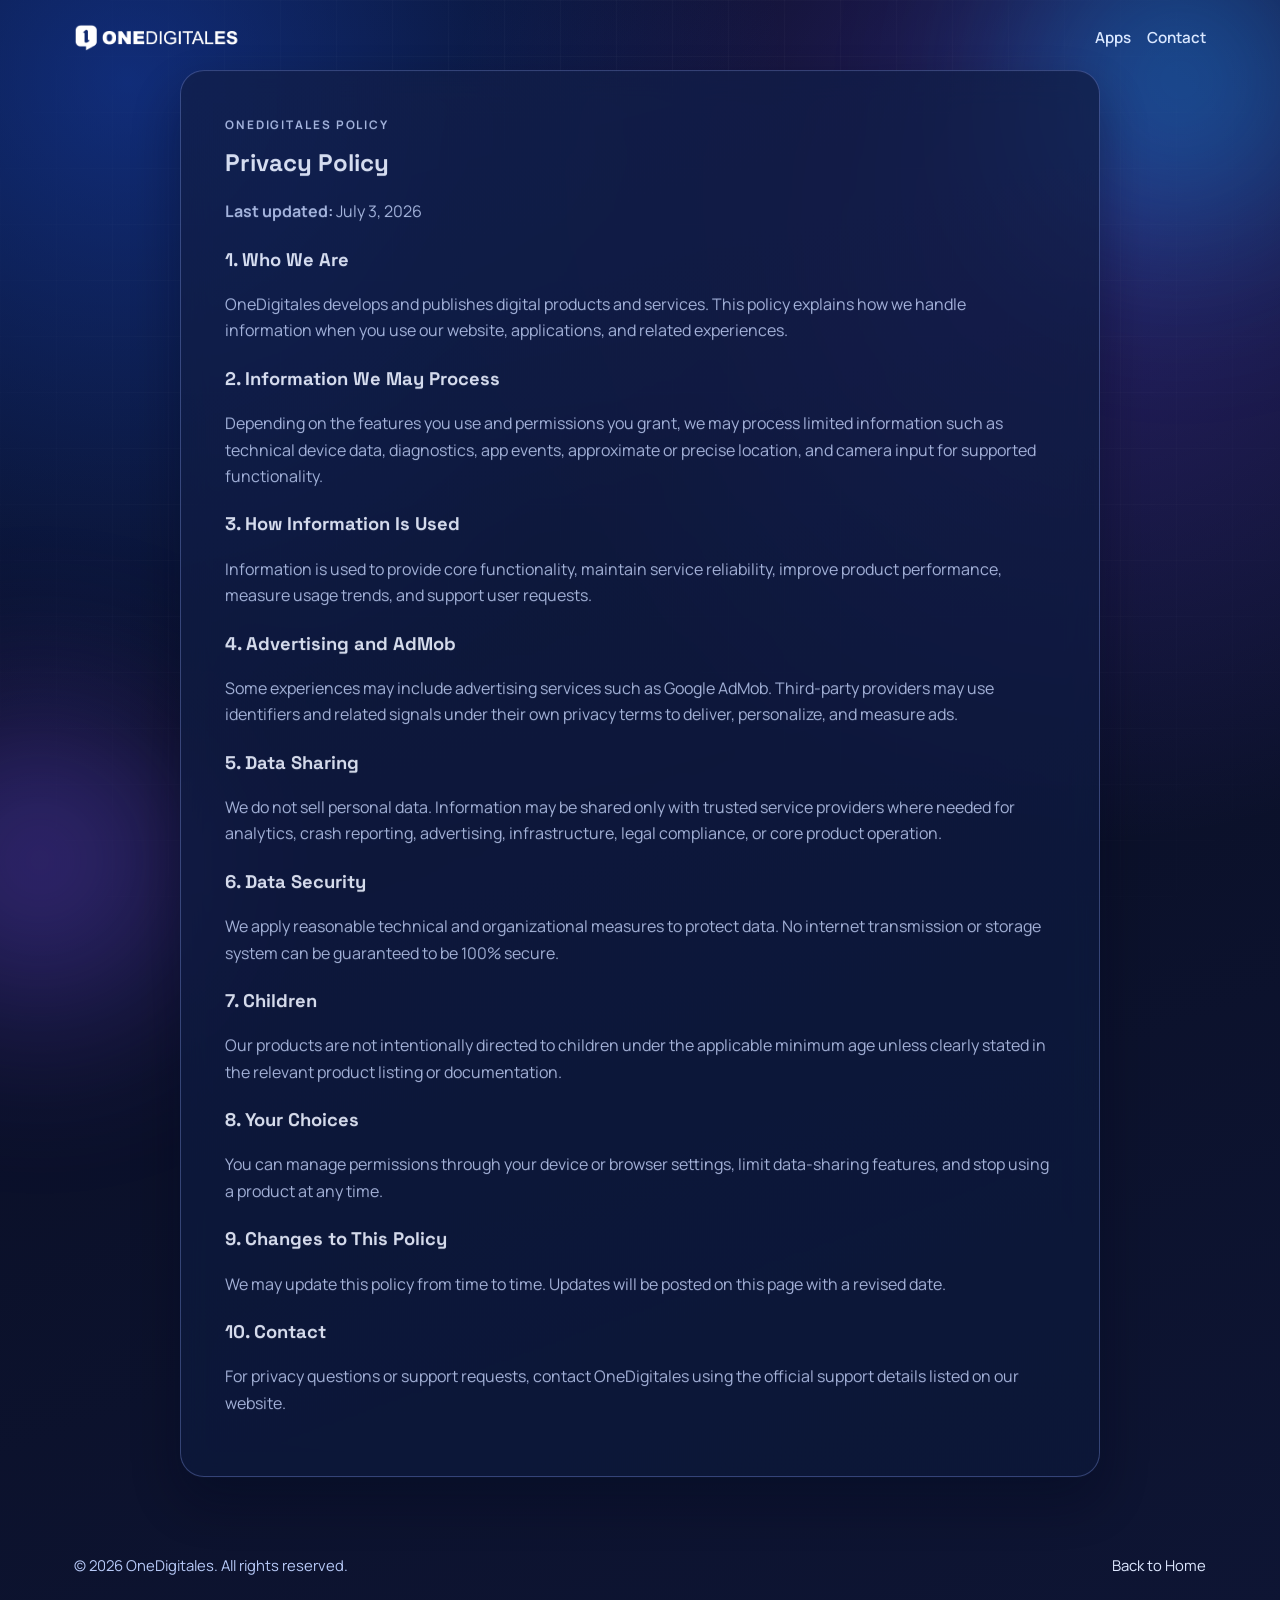
==== app-privacy-policy.html @ 6ee7e861 "First Init" ====
<!doctype html>
<html lang="en">

<head>
    <meta charset="UTF-8" />
    <meta http-equiv="refresh" content="0; url=/app-privacy-policy/" />
    <meta name="robots" content="noindex" />
    <title>Redirecting...</title>
</head>

<body>
    <p>Redirecting to <a href="/app-privacy-policy/">/app-privacy-policy/</a> ...</p>
</body>

</html>
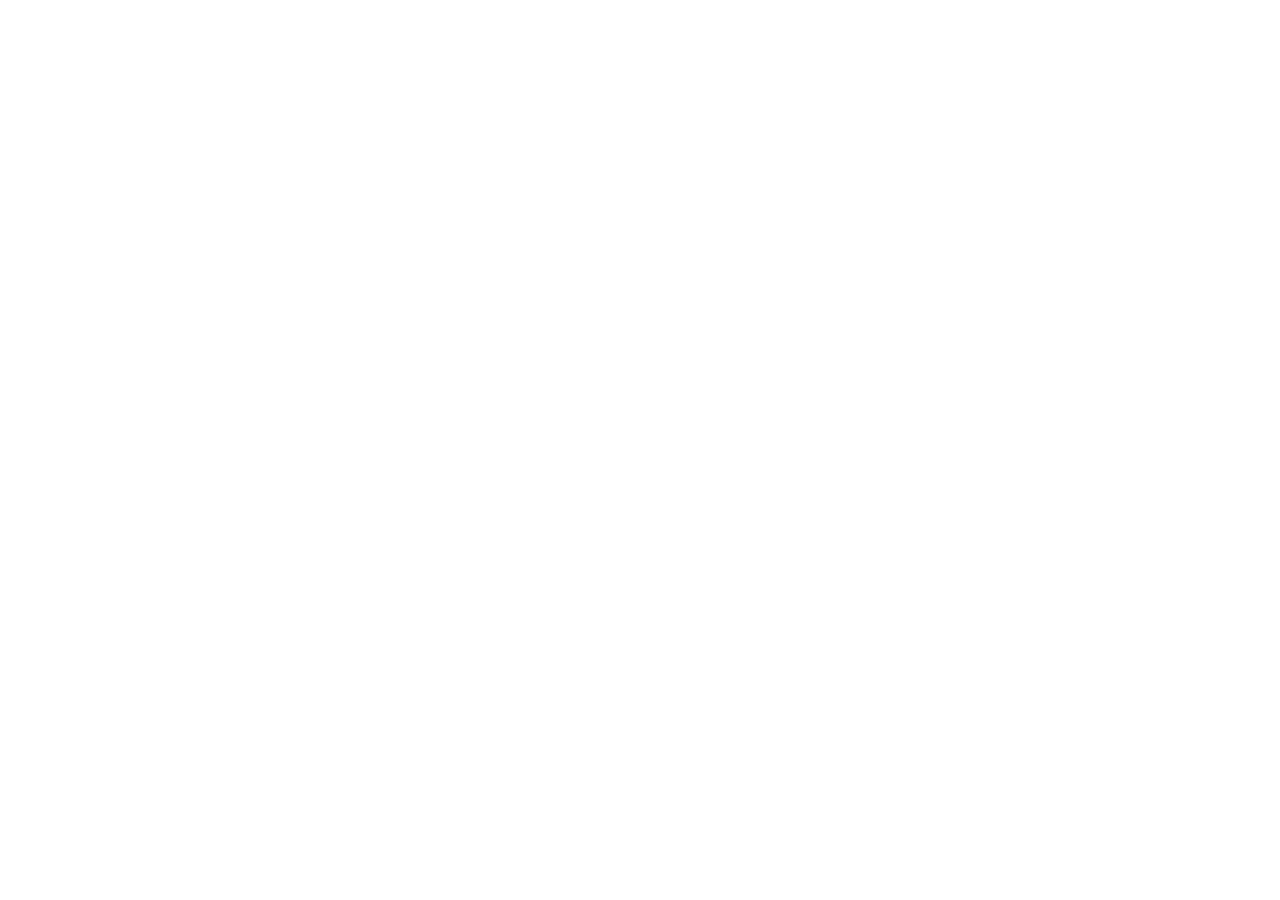
==== commit 397d1d5d: "Fix privacy policy redirect and link target" ====
--- a/app-privacy-policy.html
+++ b/app-privacy-policy.html
@@ -3,13 +3,21 @@
 
 <head>
     <meta charset="UTF-8" />
-    <meta http-equiv="refresh" content="0; url=/app-privacy-policy/" />
+    <meta http-equiv="refresh" content="0; url=https://onedigitales.com/app-privacy-policy/" />
     <meta name="robots" content="noindex" />
+    <link rel="canonical" href="https://onedigitales.com/app-privacy-policy/" />
     <title>Redirecting...</title>
+    <script>
+        // Use JS redirect as a fallback when meta refresh is blocked or delayed.
+        window.location.replace("https://onedigitales.com/app-privacy-policy/");
+    </script>
 </head>
 
 <body>
-    <p>Redirecting to <a href="/app-privacy-policy/">/app-privacy-policy/</a> ...</p>
+    <p>Redirecting to <a href="https://onedigitales.com/app-privacy-policy/">Privacy Policy</a> ...</p>
+    <noscript>
+        <p>JavaScript is disabled. Open <a href="https://onedigitales.com/app-privacy-policy/">Privacy Policy</a>.</p>
+    </noscript>
 </body>
 
 </html>
